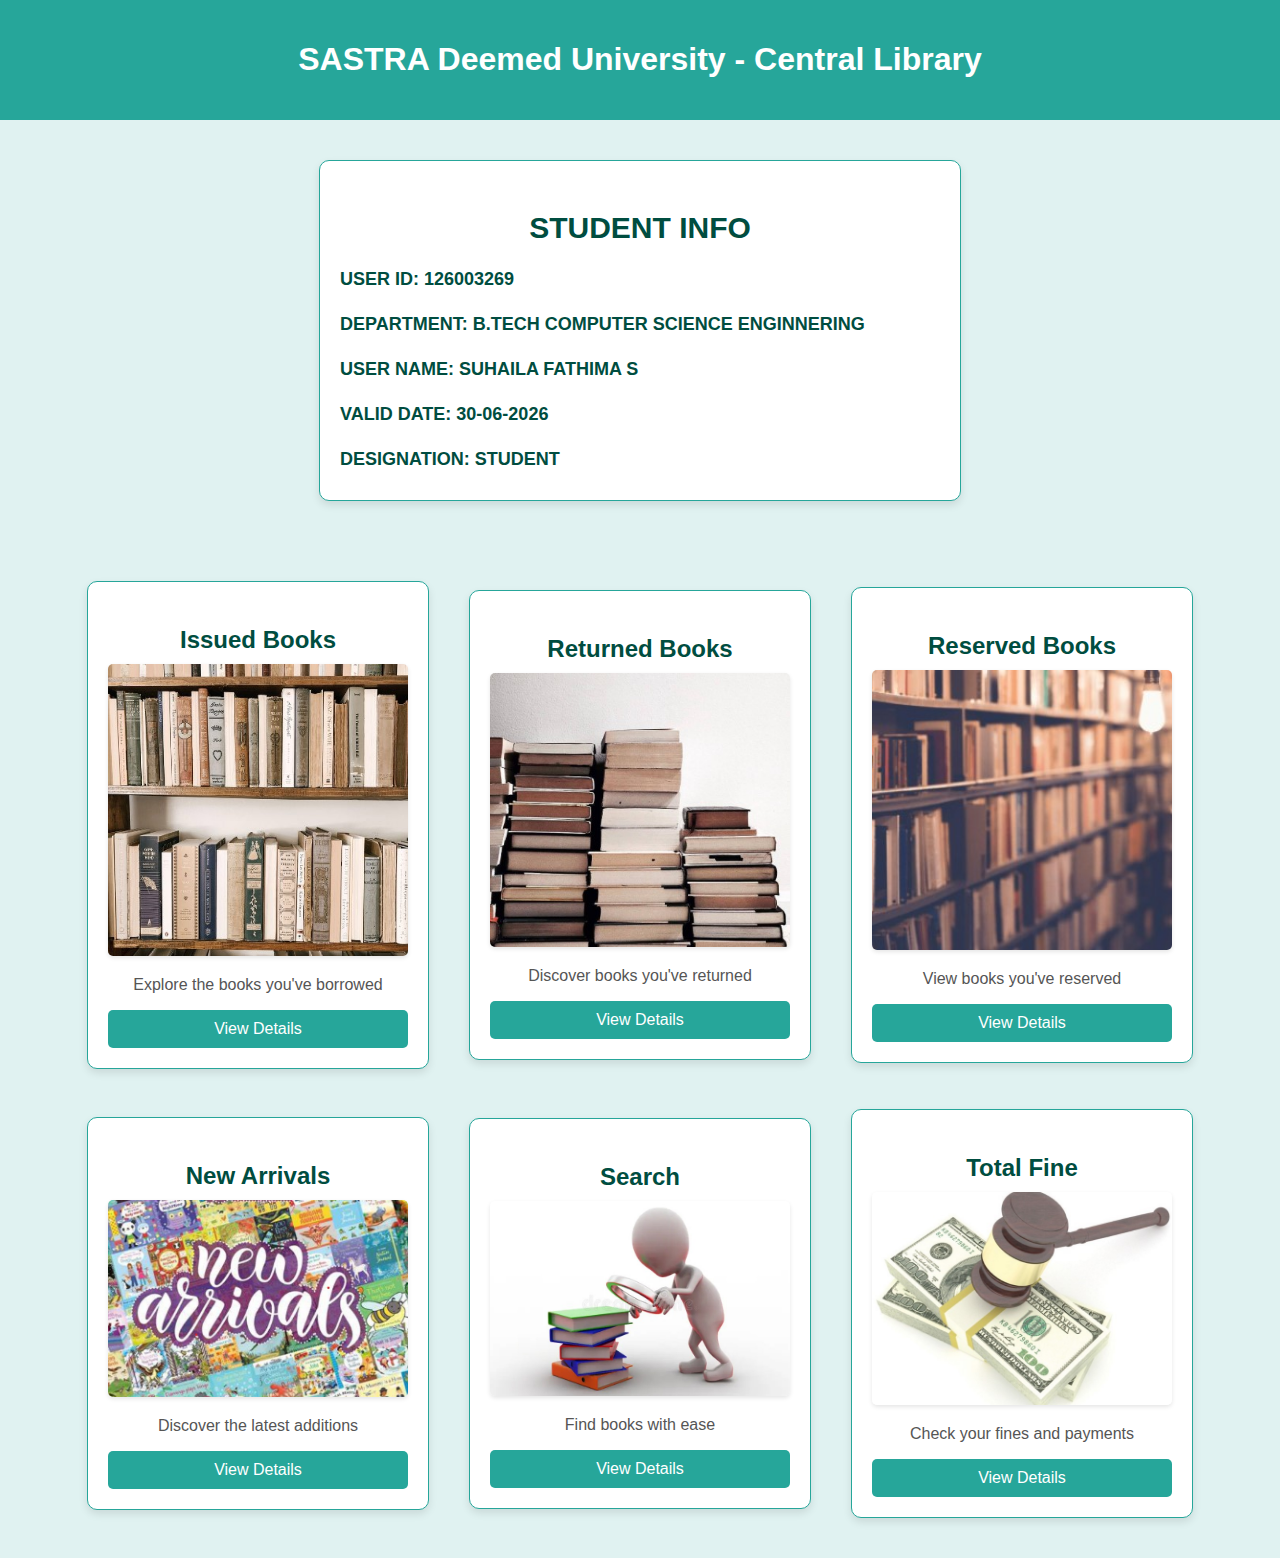
==== index.html @ 3c4957b5 "Add files via upload" ====
<!DOCTYPE html>
<html>
<head>
    <title>Library OPAC</title>
    <style>
      body {
          background-color: #e0f2f1; /* Light blue-green background */
          font-family: 'Segoe UI', Tahoma, Geneva, Verdana, sans-serif;
          margin: 0;
          padding: 0;
      }
      header {
          background-color: #26a69a; /* Teal header */
          color: #fff;
          padding: 20px 0;
          text-align: center;
      }
      footer {
          background-color: #004d40; /* Dark teal footer */
          color: #fff;
          padding: 10px 0;
          text-align: center;
          position: absolute;
          bottom: 0;
          width: 100%;
      }
      .frames {
          display: flex;
          justify-content: center;
          align-items: center;
          flex-wrap: wrap;
          padding: 20px;
      }
      .frame {
          background-color: #fff; /* White frame background */
          border: 1px solid #26a69a; /* Teal border */
          border-radius: 10px;
          margin: 20px;
          padding: 20px;
          width: 300px;
          box-shadow: 0 4px 8px rgba(0, 0, 0, 0.1); /* Shadow effect */
          transition: transform 0.3s ease;
      }
      .frame:hover {
          transform: translateY(-5px); /* Hover effect */
      }
      .frame h3 {
          font-size: 24px;
          text-align: center;
          margin-bottom: 10px;
          color: #004d40; /* Dark teal heading */
      }
      .frame p {
          font-size: 16px;
          text-align: center;
          color: #555;
      }
      .frame img {
          width: 100%;
          border-radius: 5px;
          box-shadow: 0 2px 4px rgba(0, 0, 0, 0.1); /* Image shadow */
      }
      .frame a {
          background-color: #26a69a; /* Teal button background */
          color: #fff;
          text-decoration: none;
          display: block;
          text-align: center;
          padding: 10px 0;
          border-radius: 5px;
          margin-top: 15px;
          transition: background-color 0.3s;
      }
      .frame a:hover {
          background-color: #00796b; /* Darker teal on hover */
      }
      .framee {
          background-color: #fff; /* White frame background */
          border: 1px solid #26a69a; /* Teal border */
          border-radius: 10px;
          margin: 20px;
          padding: 20px;
          width: 600px;
          box-shadow: 0 4px 8px rgba(0, 0, 0, 0.1); /* Shadow effect */
          transition: transform 0.3s ease;
      }
      .framee h3 {
          font-size: 30px;
          text-align: center;
          margin-bottom: 20px;
          color: #004d40; /* Dark teal heading */
      }
      .framee h4 {
          font-size: 18px;
          text-align: left;
          margin-bottom: 10px;
          color: #004d40; /* Dark teal heading */
      }
  </style>
</head>
<body>
    <header>
        <h1>SASTRA Deemed University - Central Library</h1>
    </header>
    <div class="frames">
      <div class="framee">
        <h3>STUDENT INFO</h3>
        <h4>USER ID:     126003269</h4>
        <h4>DEPARTMENT:  B.TECH COMPUTER SCIENCE ENGINNERING</h4>
        <h4>USER NAME:   SUHAILA FATHIMA S</h4>
        <h4>VALID DATE:  30-06-2026</h4>
        <h4>DESIGNATION: STUDENT</h4>
      </div>
    </div>
    <div class="frames">
      <div class="frame">
            <h3>Issued Books</h3>
            <img src="issued-books.jpg" alt="Issued Books">
            <p>Explore the books you've borrowed</p>
            <a href="#">View Details</a>
        </div>
        <div class="frame">
            <h3>Returned Books</h3>
            <img src="returned-books.jpg" alt="Returned Books">
            <p>Discover books you've returned</p>
            <a href="#">View Details</a>
        </div>
        <div class="frame">
            <h3>Reserved Books</h3>
            <img src="reserved-books.jpg" alt="Reserved Books">
            <p>View books you've reserved</p>
            <a href="#">View Details</a>
        </div>
        <div class="frame">
            <h3>New Arrivals</h3>
            <img src="new-arrivals.jpg" alt="New Arrivals">
            <p>Discover the latest additions</p>
            <a href="#">View Details</a>
        </div>
        <div class="frame">
          <h3>Search</h3>
          <img src="search-books.jpg" alt="Search">
          <p>Find books with ease</p>
          <a href="file:///C:/Users/ssuha/Desktop/suhaila/minor/search%20page/index.html">View Details</a>
      </div>
        <div class="frame">
            <h3>Total Fine</h3>
            <img src="total-fine.jpg" alt="Total Fine">
            <p>Check your fines and payments</p>
            <a href="#">View Details</a>
        </div>
    </div>
</body>
</html>
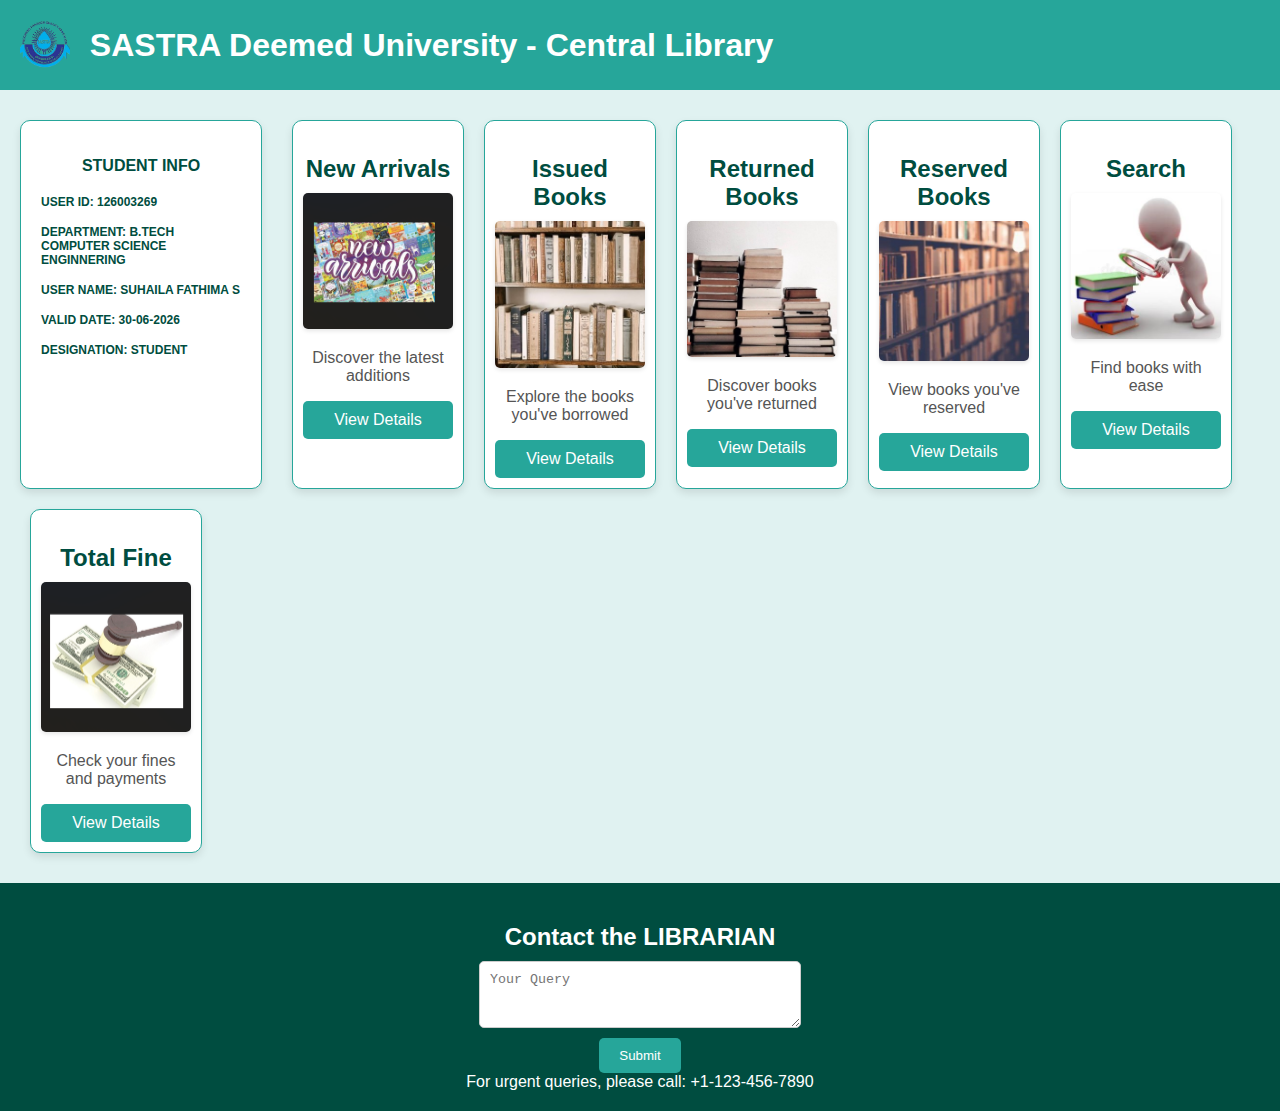
==== commit 9a72079d: "Add files via upload" ====
--- a/index.html
+++ b/index.html
@@ -12,22 +12,30 @@
       header {
           background-color: #26a69a; /* Teal header */
           color: #fff;
-          padding: 20px 0;
-          text-align: center;
+          padding: 20px;
+          text-align: left; /* Align text to left */
+          display: flex; /* Align logo and header text horizontally */
+          align-items: center; /* Align items vertically */
+      }
+      #logo {
+          height: 50px;
+          margin-right: 20px; /* Add margin to the right for spacing */
+      }
+      header h1 {
+          margin: 0; /* Remove default margin */
       }
       footer {
           background-color: #004d40; /* Dark teal footer */
           color: #fff;
-          padding: 10px 0;
-          text-align: center;
-          position: absolute;
-          bottom: 0;
-          width: 100%;
+          padding: 20px;
+          text-align: center;
+      }
+      footer p {
+          margin: 0; /* Remove default margin */
       }
       .frames {
           display: flex;
-          justify-content: center;
-          align-items: center;
+          justify-content: flex-start; /* Align frames to the left */
           flex-wrap: wrap;
           padding: 20px;
       }
@@ -35,9 +43,9 @@
           background-color: #fff; /* White frame background */
           border: 1px solid #26a69a; /* Teal border */
           border-radius: 10px;
-          margin: 20px;
-          padding: 20px;
-          width: 300px;
+          margin: 10px;
+          padding: 10px;
+          width: 150px;
           box-shadow: 0 4px 8px rgba(0, 0, 0, 0.1); /* Shadow effect */
           transition: transform 0.3s ease;
       }
@@ -78,28 +86,64 @@
           background-color: #fff; /* White frame background */
           border: 1px solid #26a69a; /* Teal border */
           border-radius: 10px;
-          margin: 20px;
-          padding: 20px;
-          width: 600px;
+          margin: 10px 20px 10px 0; /* Adjust margin */
+          padding: 20px;
+          width: 200px;
           box-shadow: 0 4px 8px rgba(0, 0, 0, 0.1); /* Shadow effect */
           transition: transform 0.3s ease;
       }
       .framee h3 {
-          font-size: 30px;
+          font-size: 16px;
           text-align: center;
           margin-bottom: 20px;
           color: #004d40; /* Dark teal heading */
       }
       .framee h4 {
-          font-size: 18px;
+          font-size: 12px;
           text-align: left;
           margin-bottom: 10px;
           color: #004d40; /* Dark teal heading */
+      }
+      /* Style form elements */
+      footer {
+          background-color: #004d40; /* Dark teal footer */
+          color: #fff;
+          padding: 20px;
+          text-align: center;
+      }
+      footer h2 {
+          margin-bottom: 10px; /* Add margin below the heading */
+      }
+      footer p {
+          margin: 0; /* Remove default margin */
+      }
+      /* Style form elements */
+      footer form {
+          display: flex;
+          flex-direction: column; /* Align form elements vertically */
+          align-items: center;
+          margin-top: 10px;
+      }
+      footer textarea {
+          width: 300px; /* Increase input width */
+          padding: 10px;
+          margin-bottom: 10px; /* Add margin below the inputs */
+          border-radius: 5px;
+          border: 1px solid #ccc;
+      }
+      footer input[type="submit"] {
+          background-color: #26a69a;
+          color: #fff;
+          border: none;
+          border-radius: 5px;
+          padding: 10px 20px;
+          cursor: pointer;
       }
   </style>
 </head>
 <body>
     <header>
+        <img id="logo" src="LOGO.jpg" alt="Sastra University Logo">
         <h1>SASTRA Deemed University - Central Library</h1>
     </header>
     <div class="frames">
@@ -111,45 +155,50 @@
         <h4>VALID DATE:  30-06-2026</h4>
         <h4>DESIGNATION: STUDENT</h4>
       </div>
-    </div>
-    <div class="frames">
-      <div class="frame">
-            <h3>Issued Books</h3>
-            <img src="issued-books.jpg" alt="Issued Books">
-            <p>Explore the books you've borrowed</p>
-            <a href="#">View Details</a>
-        </div>
-        <div class="frame">
-            <h3>Returned Books</h3>
-            <img src="returned-books.jpg" alt="Returned Books">
-            <p>Discover books you've returned</p>
-            <a href="#">View Details</a>
-        </div>
-        <div class="frame">
-            <h3>Reserved Books</h3>
-            <img src="reserved-books.jpg" alt="Reserved Books">
-            <p>View books you've reserved</p>
-            <a href="#">View Details</a>
-        </div>
         <div class="frame">
             <h3>New Arrivals</h3>
-            <img src="new-arrivals.jpg" alt="New Arrivals">
+            <img src="Screenshot 2024-03-31 200904.JPG.png" alt="New Arrivals">
             <p>Discover the latest additions</p>
             <a href="#">View Details</a>
         </div>
         <div class="frame">
+            <h3>Issued Books</h3>
+            <img src="issued-books1.jpg" alt="Issued Books">
+            <p>Explore the books you've borrowed</p>
+            <a href="file:///C:/Users/ssuha/Desktop/suhaila/minor/home%20page/issued_books.html">View Details</a>
+        </div>
+        <div class="frame">
+            <h3>Returned Books</h3>
+            <img src="returned-books1.jpg" alt="Returned Books">
+            <p>Discover books you've returned</p>
+            <a href="file:///C:/Users/ssuha/Desktop/suhaila/minor/home%20page/returned_books.html">View Details</a>
+        </div>
+        <div class="frame">
+            <h3>Reserved Books</h3>
+            <img src="reserved-books1.jpg" alt="Reserved Books">
+            <p>View books you've reserved</p>
+            <a href="file:///C:/Users/ssuha/Desktop/suhaila/minor/home%20page/reserved_books.html">View Details</a>
+        </div>
+        <div class="frame">
           <h3>Search</h3>
-          <img src="search-books.jpg" alt="Search">
+          <img src="search-books2.jpg" alt="Search">
           <p>Find books with ease</p>
           <a href="file:///C:/Users/ssuha/Desktop/suhaila/minor/search%20page/index.html">View Details</a>
       </div>
         <div class="frame">
             <h3>Total Fine</h3>
-            <img src="total-fine.jpg" alt="Total Fine">
+            <img src="FINE.JPG.png" alt="Total Fine">
             <p>Check your fines and payments</p>
-            <a href="#">View Details</a>
+            <a href="file:///C:/Users/ssuha/Desktop/suhaila/minor/home%20page/fine.html">View Details</a>
         </div>
     </div>
+    <footer>
+        <h2>Contact the LIBRARIAN</h2>
+        <form action="#" method="post">
+            <textarea name="query" placeholder="Your Query" rows="3" required></textarea>
+            <input type="submit" value="Submit">
+        </form>
+        <p>For urgent queries, please call: +1-123-456-7890</p>
+    </footer>
 </body>
 </html>
-
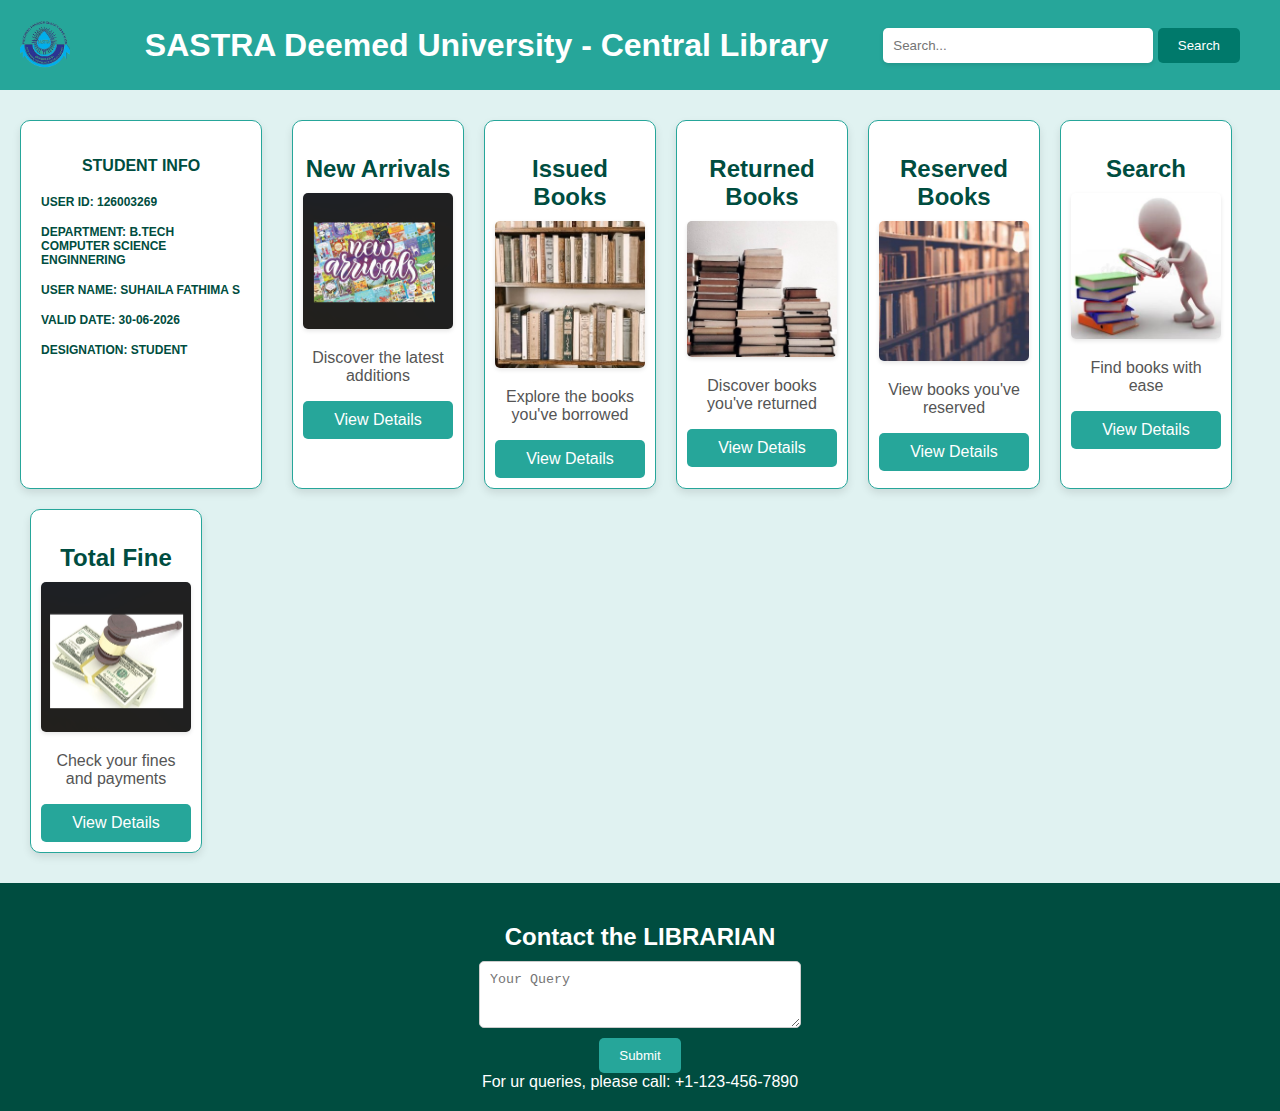
==== commit 41480e32: "Update index.html" ====
--- a/index.html
+++ b/index.html
@@ -16,6 +16,7 @@
           text-align: left; /* Align text to left */
           display: flex; /* Align logo and header text horizontally */
           align-items: center; /* Align items vertically */
+          justify-content: space-between; /* Add space between logo and search bar */
       }
       #logo {
           height: 50px;
@@ -23,6 +24,27 @@
       }
       header h1 {
           margin: 0; /* Remove default margin */
+      }
+      .search-bar {
+          margin-right: 20px; /* Adjust margin */
+      }
+      .search-bar input[type="text"] {
+          padding: 10px;
+          border-radius: 5px;
+          border: none;
+          width: 250px;
+          box-shadow: 0 2px 4px rgba(0, 0, 0, 0.1);
+      }
+      .search-bar input[type="submit"] {
+          background-color: #00796b; /* Teal button background */
+          color: #fff;
+          border: none;
+          border-radius: 5px;
+          padding: 10px 20px;
+          cursor: pointer;
+      }
+      .search-bar input[type="submit"]:hover {
+          background-color: #004d40; /* Darker teal on hover */
       }
       footer {
           background-color: #004d40; /* Dark teal footer */
@@ -145,6 +167,12 @@
     <header>
         <img id="logo" src="LOGO.jpg" alt="Sastra University Logo">
         <h1>SASTRA Deemed University - Central Library</h1>
+        <div class="search-bar">
+            <form action="https://suhailafathimas.github.io/BOOKS/" method="get">
+                <input type="text" placeholder="Search...">
+                <input type="submit" value="Search">
+            </form>
+        </div>
     </header>
     <div class="frames">
       <div class="framee">
@@ -165,31 +193,31 @@
             <h3>Issued Books</h3>
             <img src="issued-books1.jpg" alt="Issued Books">
             <p>Explore the books you've borrowed</p>
-            <a href="file:///C:/Users/ssuha/Desktop/suhaila/minor/home%20page/issued_books.html">View Details</a>
+            <a href="https://suhailafathimas.github.io/ISSUSED/">View Details</a>
         </div>
         <div class="frame">
             <h3>Returned Books</h3>
             <img src="returned-books1.jpg" alt="Returned Books">
             <p>Discover books you've returned</p>
-            <a href="file:///C:/Users/ssuha/Desktop/suhaila/minor/home%20page/returned_books.html">View Details</a>
+            <a href="https://suhailafathimas.github.io/RETURNED/">View Details</a>
         </div>
         <div class="frame">
             <h3>Reserved Books</h3>
             <img src="reserved-books1.jpg" alt="Reserved Books">
             <p>View books you've reserved</p>
-            <a href="file:///C:/Users/ssuha/Desktop/suhaila/minor/home%20page/reserved_books.html">View Details</a>
+            <a href="https://suhailafathimas.github.io/RESERVED/">View Details</a>
         </div>
         <div class="frame">
           <h3>Search</h3>
           <img src="search-books2.jpg" alt="Search">
           <p>Find books with ease</p>
-          <a href="file:///C:/Users/ssuha/Desktop/suhaila/minor/search%20page/index.html">View Details</a>
+          <a href="https://suhailafathimas.github.io/search_page/">View Details</a>
       </div>
         <div class="frame">
             <h3>Total Fine</h3>
             <img src="FINE.JPG.png" alt="Total Fine">
             <p>Check your fines and payments</p>
-            <a href="file:///C:/Users/ssuha/Desktop/suhaila/minor/home%20page/fine.html">View Details</a>
+            <a href="https://suhailafathimas.github.io/FINE/">View Details</a>
         </div>
     </div>
     <footer>
@@ -198,7 +226,7 @@
             <textarea name="query" placeholder="Your Query" rows="3" required></textarea>
             <input type="submit" value="Submit">
         </form>
-        <p>For urgent queries, please call: +1-123-456-7890</p>
+        <p>For ur queries, please call: +1-123-456-7890</p>
     </footer>
 </body>
 </html>
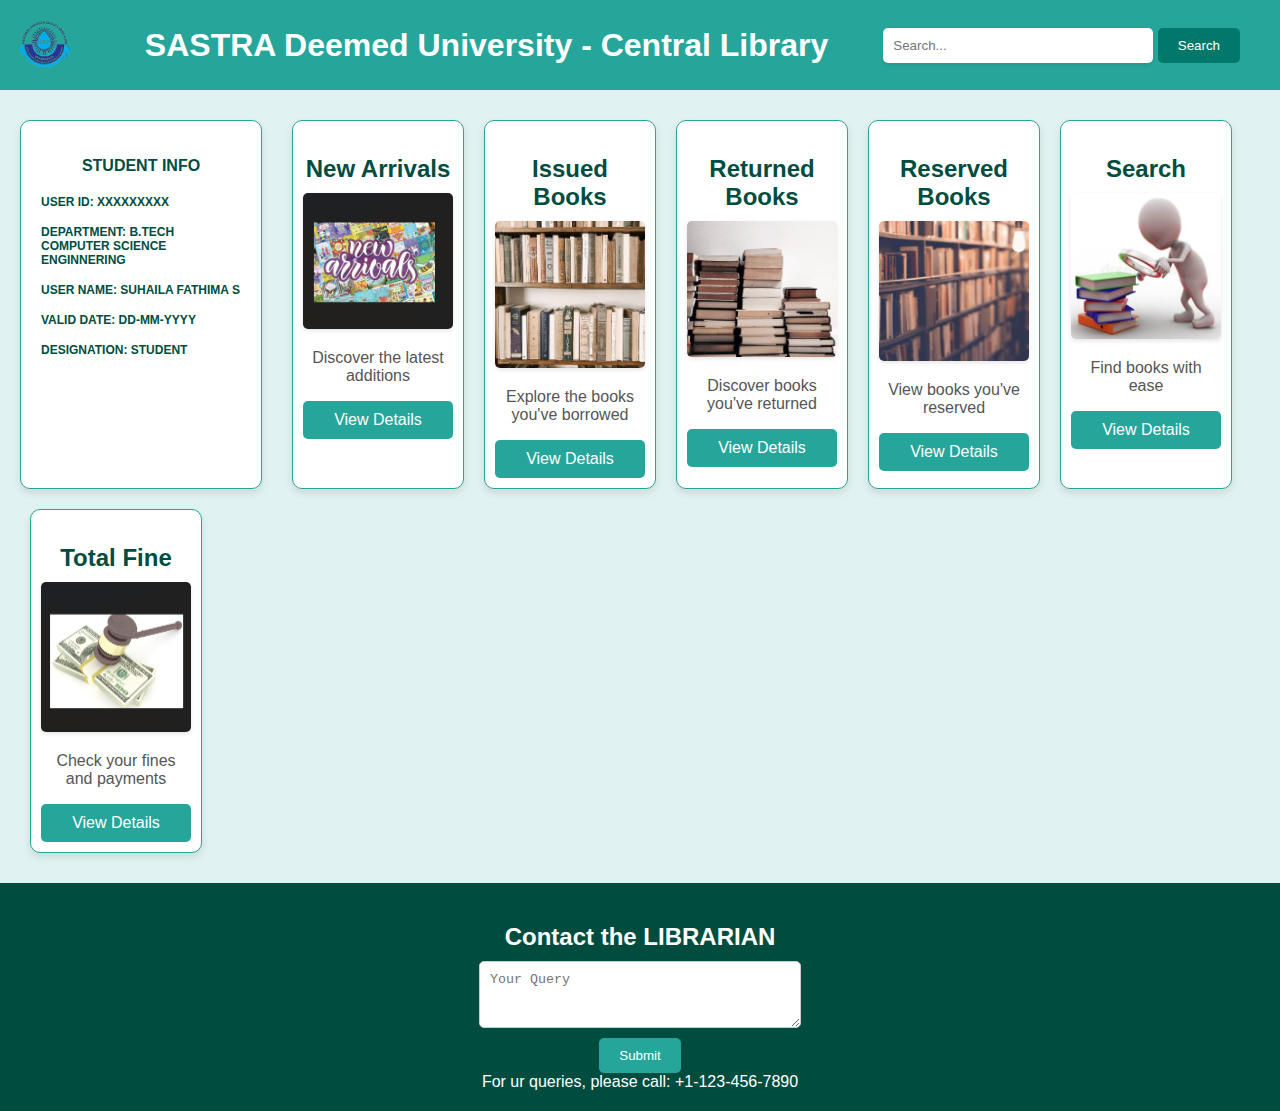
==== commit 470b66e1: "Update index.html" ====
--- a/index.html
+++ b/index.html
@@ -177,10 +177,10 @@
     <div class="frames">
       <div class="framee">
         <h3>STUDENT INFO</h3>
-        <h4>USER ID:     126003269</h4>
+        <h4>USER ID:     XXXXXXXXX</h4>
         <h4>DEPARTMENT:  B.TECH COMPUTER SCIENCE ENGINNERING</h4>
         <h4>USER NAME:   SUHAILA FATHIMA S</h4>
-        <h4>VALID DATE:  30-06-2026</h4>
+        <h4>VALID DATE:  DD-MM-YYYY</h4>
         <h4>DESIGNATION: STUDENT</h4>
       </div>
         <div class="frame">
